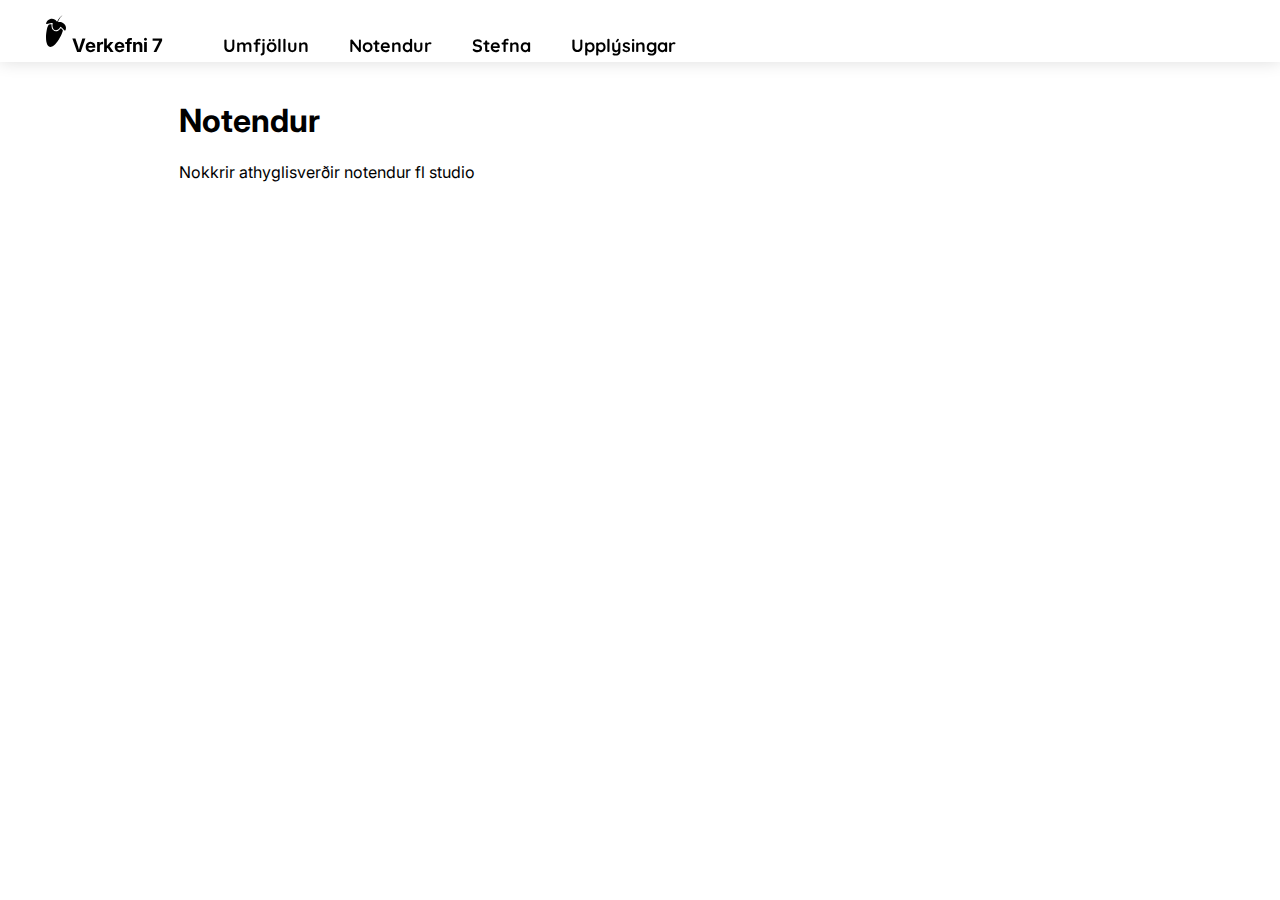
==== Verkefni-7-notendur.html @ a60aa3a0 "Update" ====
<!DOCTYPE html>
<html>
    <head>
        <meta charset="utf-8">
        <title>Verkefni 7 Notendur</title>
        <link rel="stylesheet" href="Verkefni-7-main.css">
    </head>
    <body>
        <div class="menu-wrapper">
                <ul> 
                    <div class="menu">
                        <div class="menu-logo">
                            <img src="Images/fl-logo-black.svg" class="logo" alt="fl logo" width="32px" height="32px">
                            <p><a href="Verkefni-7.html" ><h3>Verkefni 7</h3></a></p>
                        </div>
                    </div>
            <nav>
                <ul>        
                    <li><a href="Verkefni-7-main.html">Umfjöllun</a></li>
                    <li><a href="Verkefni-7-notendur.html">Notendur</a></li>
                    <li><a href="Verkefni-7-stefna.html">Stefna</a></li>
                    <li><a href="Verkefni-7-Upplýsingar.html">Upplýsingar</a></li>
                </ul>  
            </nav>
        </div>
        <br>
        <br>
        <br>
        <br>
        <div>
            <div class="wrapper">
                <article>
                    <p><h1>Notendur</h1></p>

                    <p>Nokkrir athyglisverðir notendur fl studio</p>
                </article>
            </div>
        </div>
    </body>
</html>
---- Verkefni-7-main.css ----
@import url('https://fonts.googleapis.com/css2?family=Quicksand&display=swap');
@import url('https://fonts.googleapis.com/css2?family=Inter&display=swap');

*{
    box-sizing:border-box; 
}

html
{
    scroll-behavior: smooth;
}

body
{
    font-family: 'Quicksand', sans-serif;
    margin: 0 auto;
    padding: 0;
    animation: fadeAnim ease 3s;
    animation-iteration-count: 1;
    animation-fill-mode: forwards;
}

h1, h2, h3, h4, p
{
    font-family: 'Inter', sans-serif;
}

a
{
    text-decoration: none;
    color: black;
}

article
{
    align-items: center;
    width: 90%;
    margin: 0 auto;
}

ol
{
    margin: 0;
    top: 0;
    display: flex;
    flex: right;
    justify-content: space-around;
    list-style: none;
    font-size: 32px;
}

ul {
    margin: 0;
    top: 0;
    display: flex;
    flex: right;
}

li
{
    align-items: center;
    text-align: center;
}

ul li {
    list-style: none;
    padding: 34px 20px;

}

ul li a {
    text-decoration: none;
    font-size: 18px;
    font-weight: bold;
    color: black;
    position: relative;

}

ul li a::before {
    content: "";
    width: 0px;
    height: 6px;
    background: linear-gradient(90deg, black, white);
    position: absolute;
    top: 100%;
    left: 0;
    transition: .525s;
}

ul li a:hover::before {
    width: 100%;
    transform: translateX(0%);
}

.header-title
{
    font-family: 'Syne Mono', sans-serif;
    text-align: left;
    margin-left: 5%;
    font-size: 1em;
}

.logo
{
    object-fit: contain;
}

.menu
{
    float: right !important;
}

.wrapper
{
    padding-left: 10%;
    padding-right: 10%;
}


.menu-wrapper
{
    position: fixed;
    top: 0;
    height: 3.9em;
    width: 100%;
    background-color: #fff;
    box-shadow: 0 0 1em #ddd;
  
}

.menu-logo
{
    padding-top: 15px;
    width: 100%;
    display: flex;
    flex-flow: left;
    white-space: nowrap;
}

.video-player
{
    width: 560px;
    height: 315px;
    position: absolute;
    top: 0; right: 0;
    bottom: 0; left: 0;
    margin: auto;
}

iframe
{
    
}

@keyframes fadeAnim {
    0% {
        opacity: 0;
    }
    100% {
        opacity: 1;
     }
}

@media screen and (max-width: 30em)
{
    ol
    {
        display: block;
        flex: none;
        
    }
}

@media screen and (min-width: 30em) and (max-width: 48em)
{
    ol
    {
        display: block;
        flex: none;
        
    }
}

@media screen and (min-width: 48em) and (max-width: 80em)
{

}

@media screen and (min-width: 80em)
{
    
}
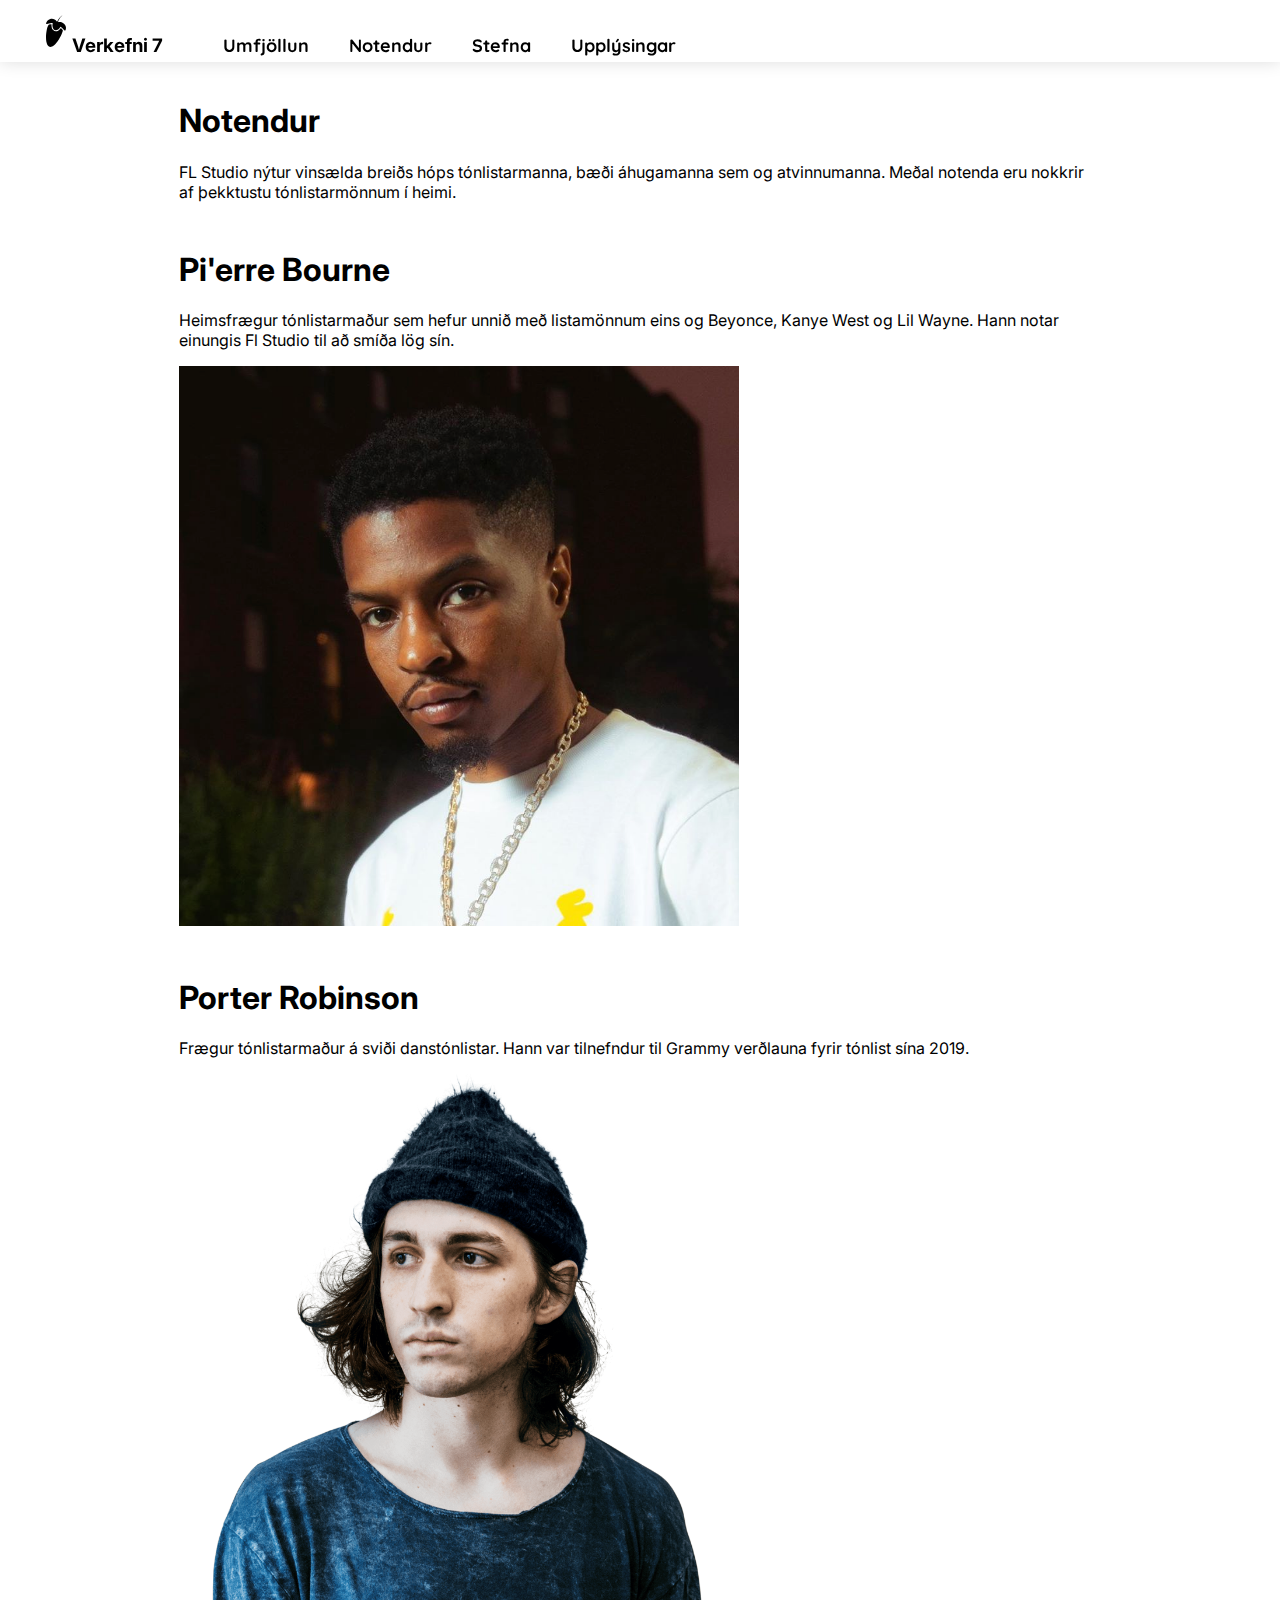
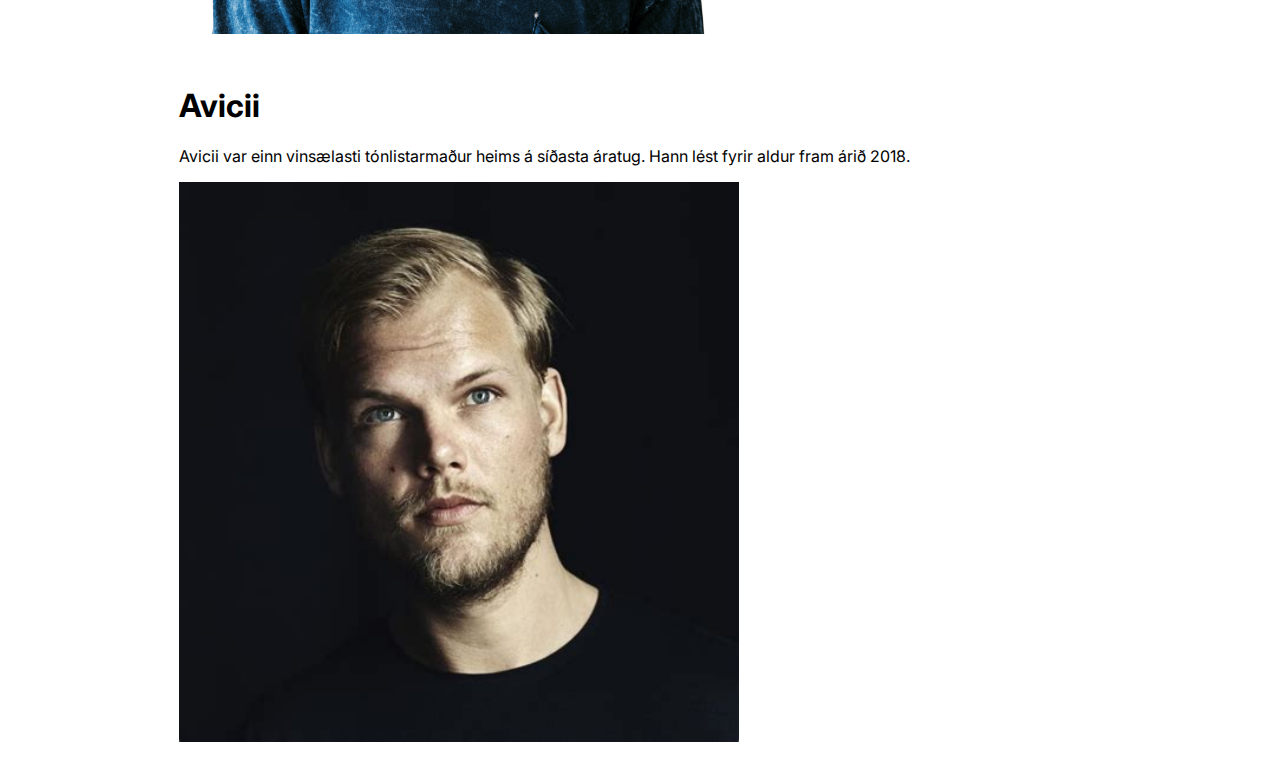
==== commit 0605c460: "Update" ====
--- a/Verkefni-7-notendur.html
+++ b/Verkefni-7-notendur.html
@@ -32,7 +32,31 @@
                 <article>
                     <p><h1>Notendur</h1></p>
 
-                    <p>Nokkrir athyglisverðir notendur fl studio</p>
+                    <p>FL Studio nýtur vinsælda breiðs hóps tónlistarmanna, bæði áhugamanna sem og atvinnumanna. Meðal notenda eru nokkrir af þekktustu tónlistarmönnum í heimi. </p>
+                </article>
+                <article class="article-divide">
+                    <a href="https://www.instagram.com/pierrebourne/"><h1>Pi'erre Bourne</h1></a>
+                    <p>
+                        Heimsfrægur tónlistarmaður sem hefur unnið með listamönnum eins og Beyonce, Kanye West og Lil Wayne. Hann notar einungis Fl Studio til að smíða lög sín.
+                    </p>
+
+                    <p><img src="Images/Pierre Bourne.png" class="center" width="560" height="560"></p>
+                </article>
+                <article class="article-divide">
+                    <a href="https://www.porterrobinson.com/"><h1>Porter Robinson</h1></a>
+                    <p>
+                        Frægur tónlistarmaður á sviði danstónlistar. Hann var tilnefndur til Grammy verðlauna fyrir tónlist sína 2019.
+                    </p>
+
+                    <p><img src="Images/Porter Robinson.png" width="560" height="560" class="center"></p>
+                </article>    
+                <article class="article-divide">
+                    <a href="https://avicii.com/"><h1>Avicii</h1></a>
+                    <p>
+                        Avicii var einn vinsælasti tónlistarmaður heims á síðasta áratug. Hann lést fyrir aldur fram árið 2018.
+                    </p>
+
+                    <p><img src="Images/Avicii.jpg" width="560" height="560" class="center"></p>
                 </article>
             </div>
         </div>
--- a/Verkefni-7-main.css
+++ b/Verkefni-7-main.css
@@ -15,9 +15,6 @@
     font-family: 'Quicksand', sans-serif;
     margin: 0 auto;
     padding: 0;
-    animation: fadeAnim ease 3s;
-    animation-iteration-count: 1;
-    animation-fill-mode: forwards;
 }
 
 h1, h2, h3, h4, p
@@ -29,6 +26,13 @@
 {
     text-decoration: none;
     color: black;
+}
+
+a:hover h1
+{
+    transition-timing-function: ease-in;
+    transition: 0.2s;
+    text-decoration: underline;
 }
 
 article
@@ -80,7 +84,7 @@
 ul li a::before {
     content: "";
     width: 0px;
-    height: 6px;
+    height: 3px;
     background: linear-gradient(90deg, black, white);
     position: absolute;
     top: 100%;
@@ -101,6 +105,11 @@
     font-size: 1em;
 }
 
+.article-divide
+{
+    padding-top: 1%;
+}
+
 .logo
 {
     object-fit: contain;
@@ -115,8 +124,15 @@
 {
     padding-left: 10%;
     padding-right: 10%;
-}
-
+    animation: fadeAnim ease 2.3s;
+    animation-iteration-count: 1;
+    animation-fill-mode: forwards;
+}
+
+img
+{
+    z-index: 0;
+}
 
 .menu-wrapper
 {
@@ -126,6 +142,7 @@
     width: 100%;
     background-color: #fff;
     box-shadow: 0 0 1em #ddd;
+    z-index: 1;
   
 }
 
@@ -140,17 +157,21 @@
 
 .video-player
 {
+    padding-top: 5%;
     width: 560px;
     height: 315px;
-    position: absolute;
+    position: relative;
     top: 0; right: 0;
     bottom: 0; left: 0;
     margin: auto;
 }
 
-iframe
-{
-    
+.center
+{
+    position: relative;
+    top: 0; right: 0;
+    bottom: 0; left: 0;
+    margin: auto;
 }
 
 @keyframes fadeAnim {
